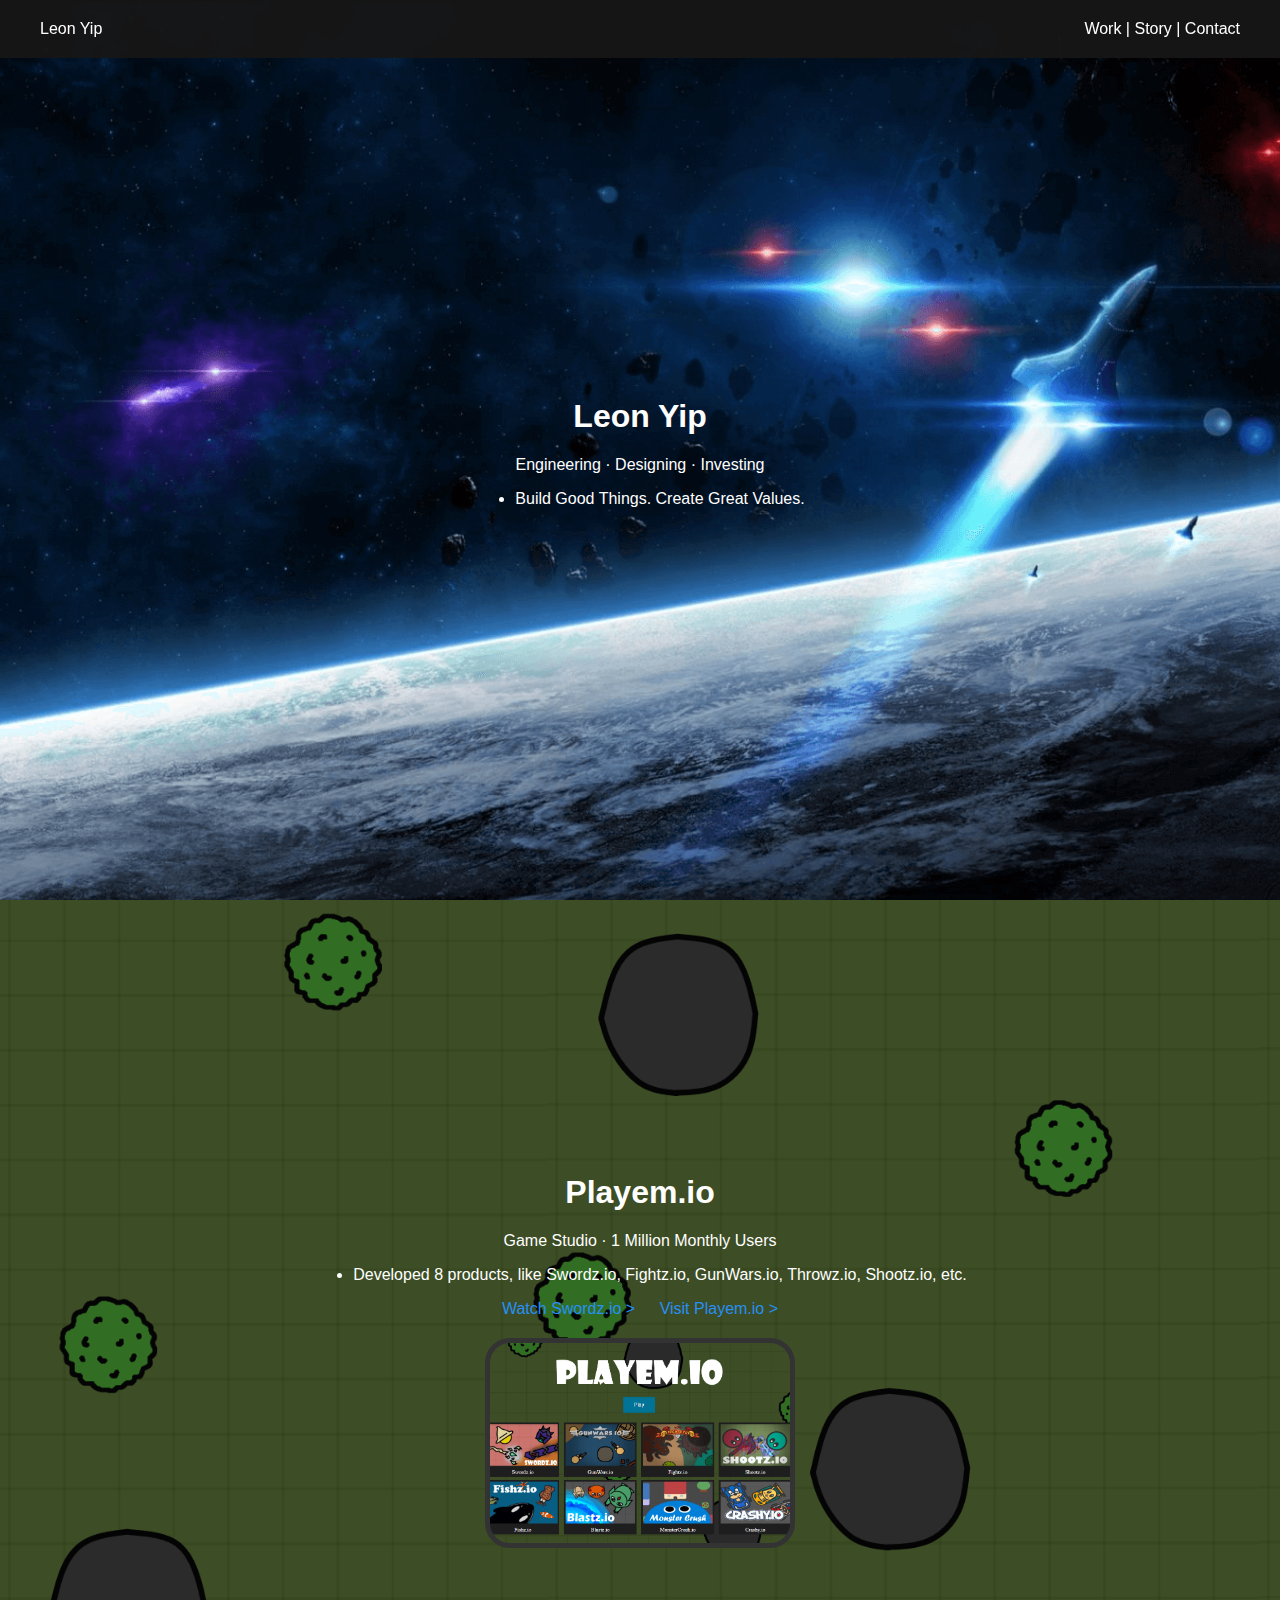
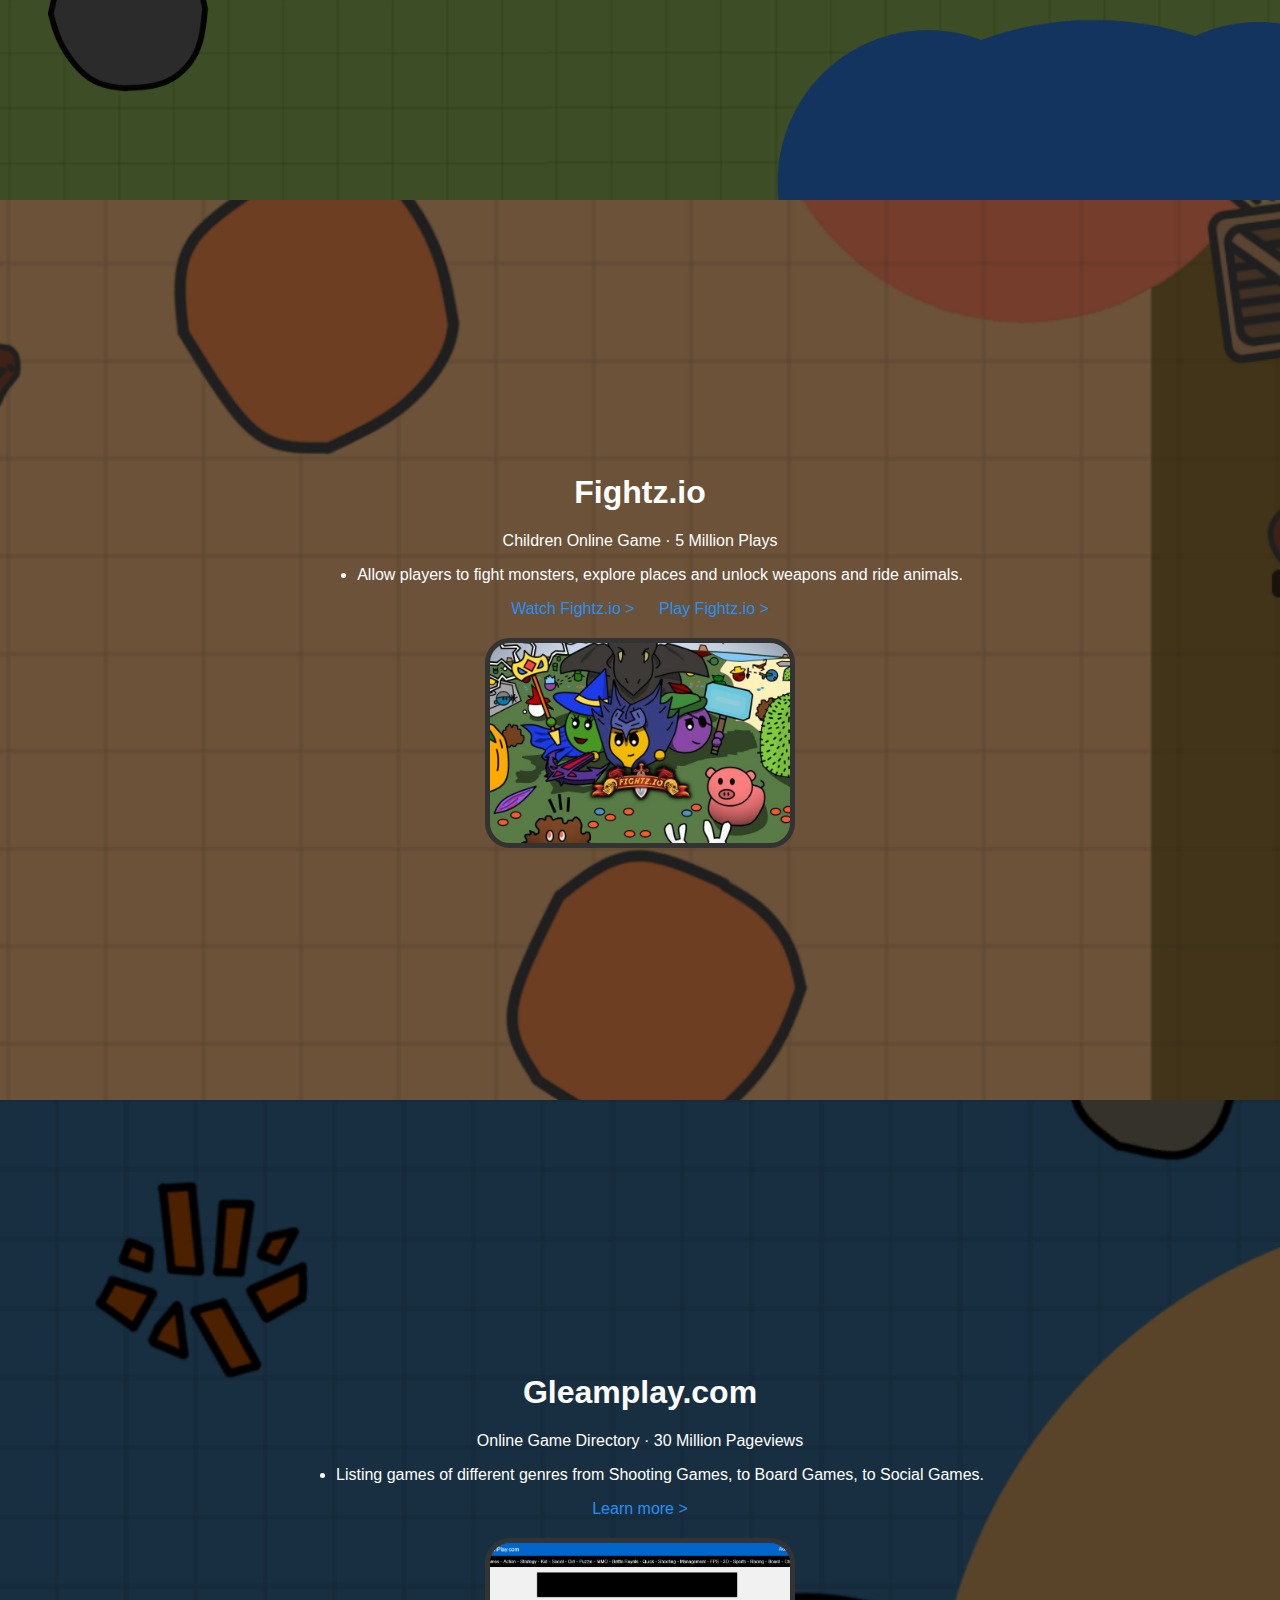
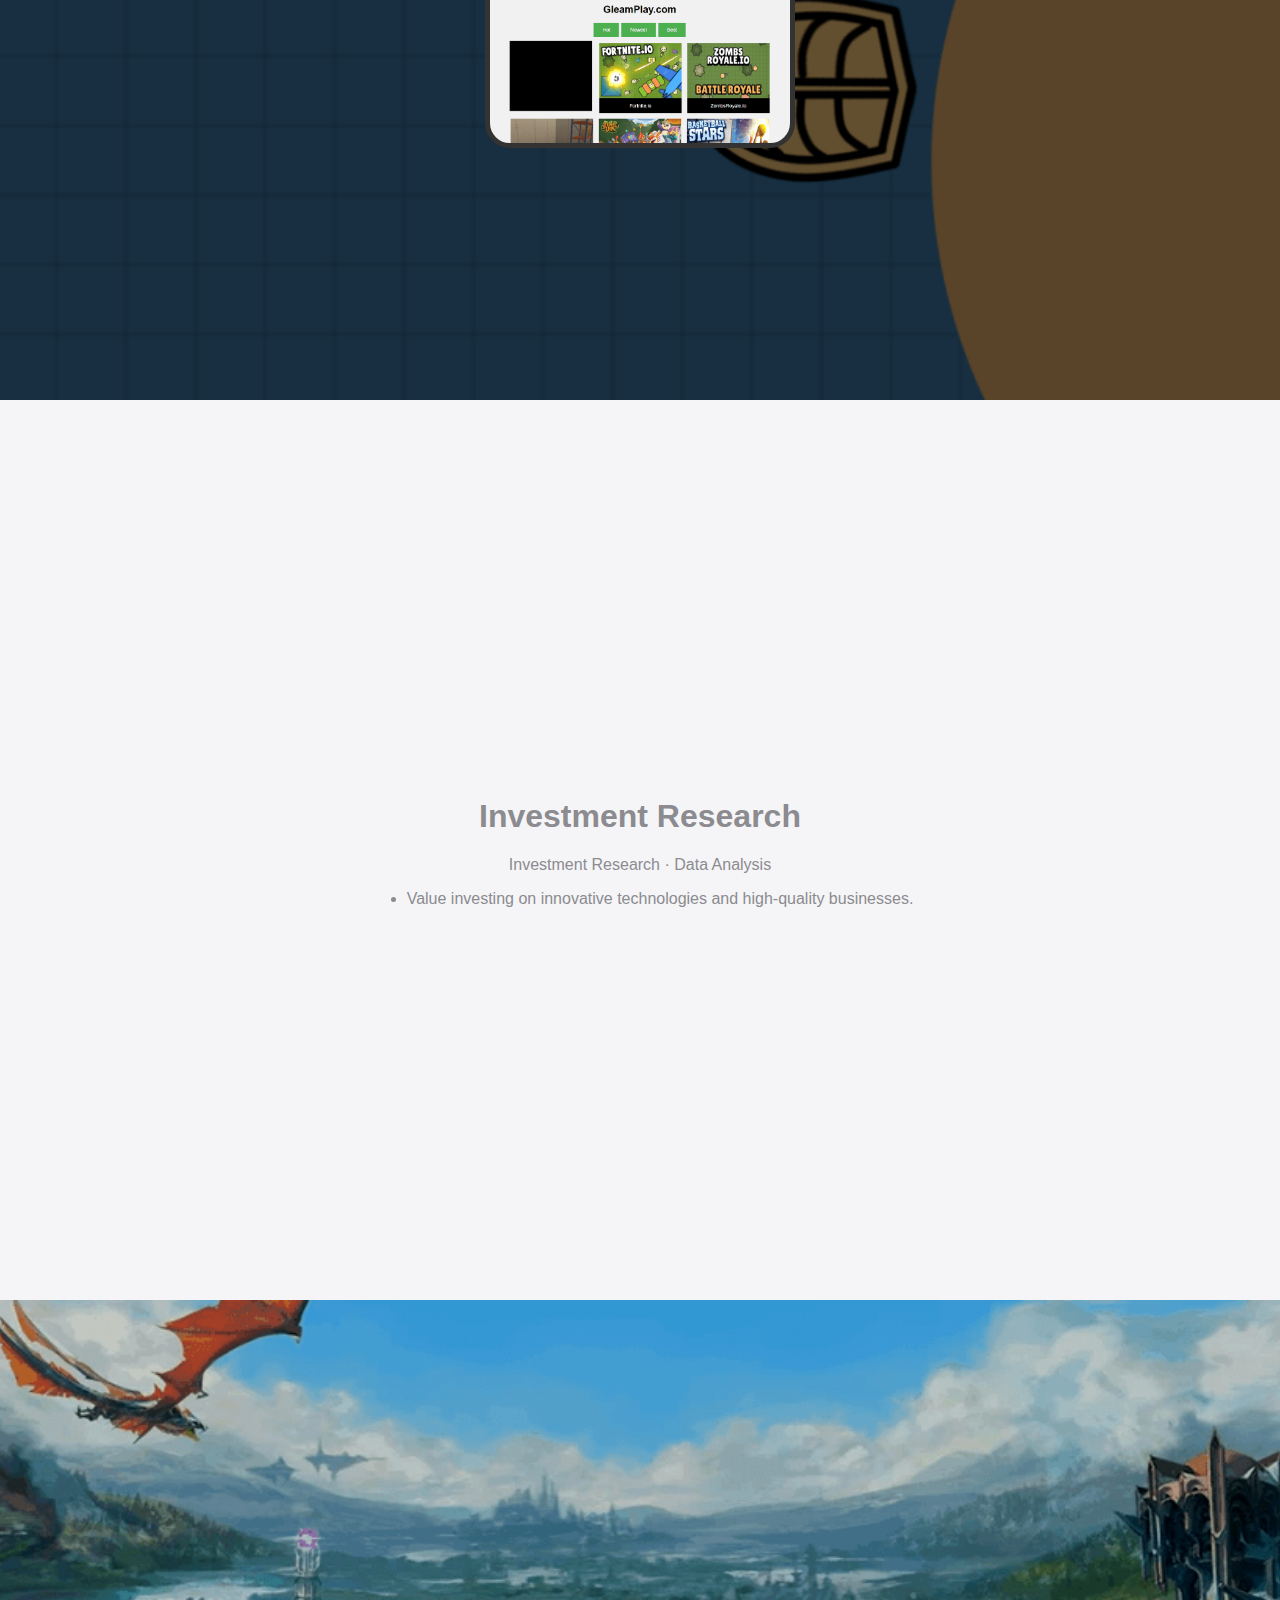
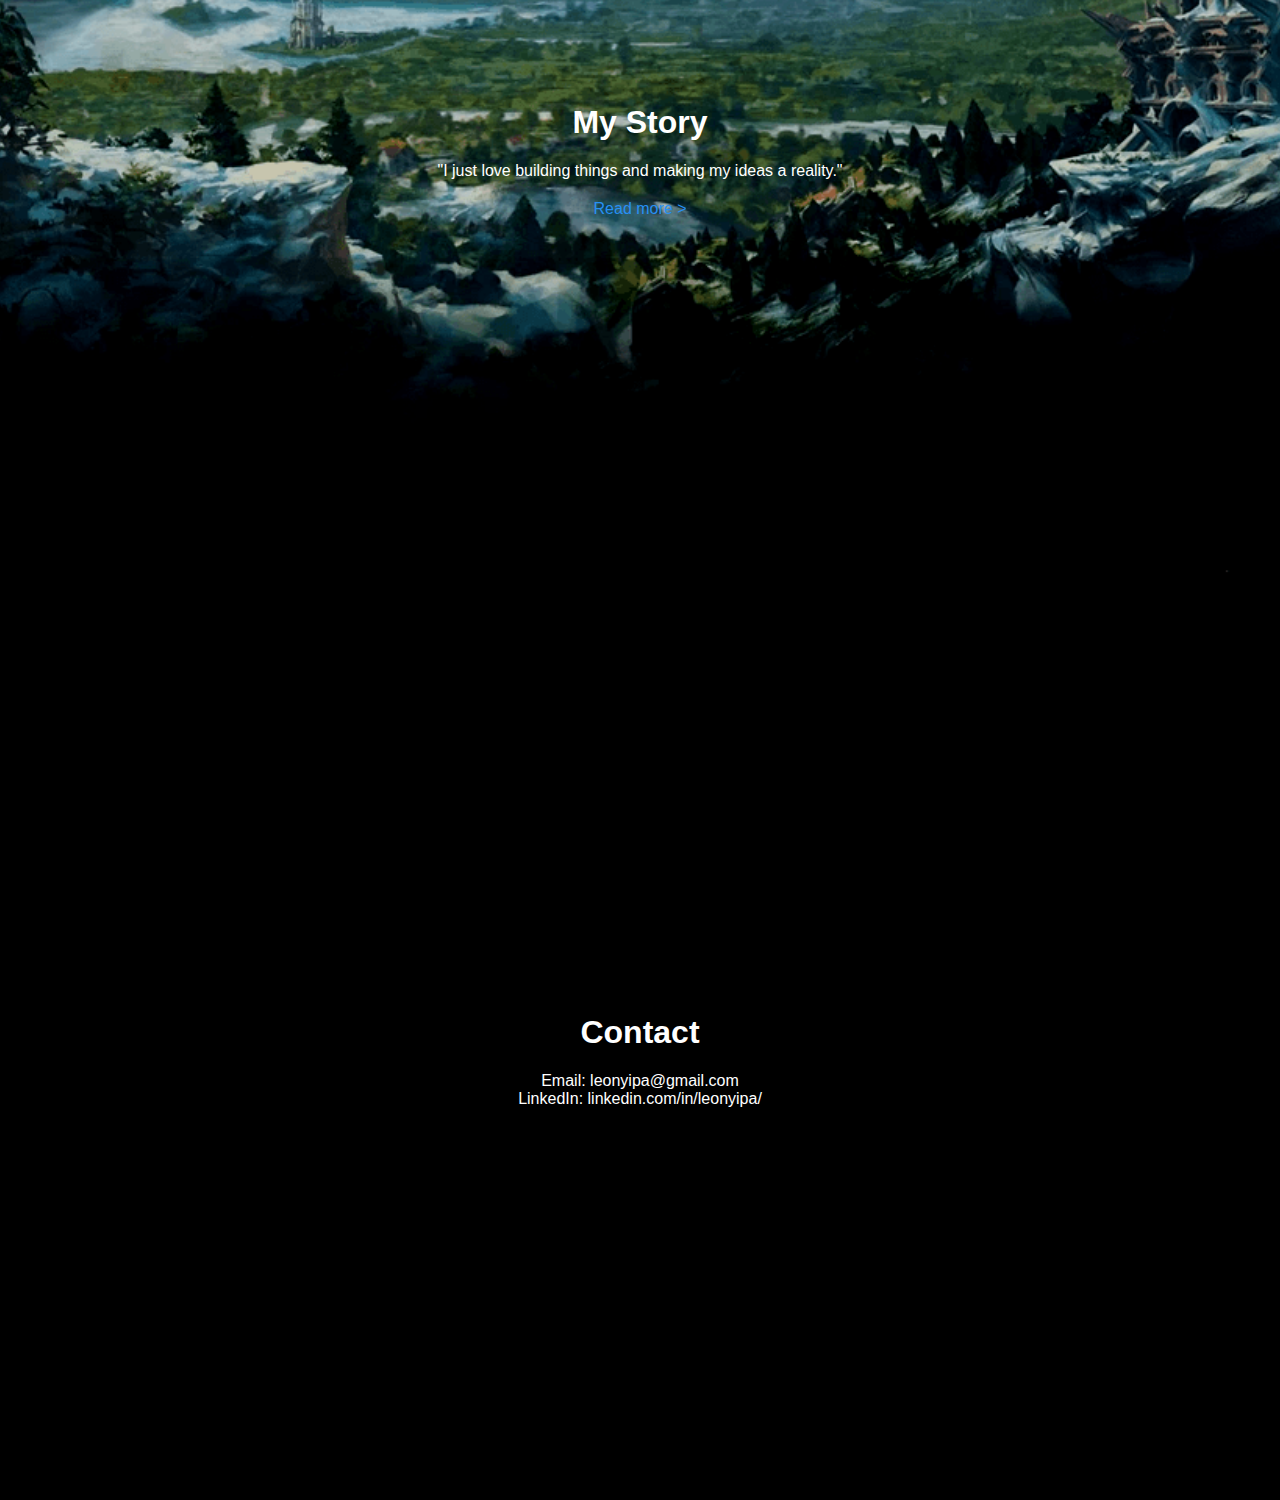
==== index.html @ 784328c6 "Initial commit" ====
<!DOCTYPE html>
<html lang="en">
<head>
	<meta charset="utf-8">
    <meta name="viewport" content="width=device-width, initial-scale=1, shrink-to-fit=no">
    <meta name="description" content="The official website for Leon Yip.">
    <meta name="author" content="Leon Yip">

    <title>Leon Yip</title>
	<meta property="og:title" content="Leon Yip"/>
	<meta name="description" content="Welcome to Leon Yip's personal website.">
	<meta property="og:description" content="Welcome to Leon Yip's personal website."/>
	<meta property="og:url" content="https://leonyipa.com"/>
	<link rel="canonical" href="https://leonyipa.com"/>
	<meta property="og:image" content="//leonyipa.com/img/preview.png?v=1.1"/>
	<link rel='shortcut icon' type="image/png" href="/img/favicon.png"/>
	<link rel="stylesheet" href="/style.css?v=1.19">
</head>
<body>
<div class="header">
	<div style="display:inline-block; cursor: pointer" onclick="window.open('#welcome','_self')" style="cursor: pointer">
		Leon Yip
	</div>
	<div style="float: right; display:inline-block">
		<span onclick="window.open('#work','_self')" style="cursor: pointer">Work</span> |
		<span onclick="window.open('#story','_self')" style="cursor: pointer">Story</span> |
		<span onclick="window.open('#contact','_self')" style="cursor: pointer">Contact</span>
	</div>
</div>
<div class="container">
	<div id="welcome" class="fullImage" style="background-image: url('/img/leonBG.png?v=1.1');">
			<h1>Leon Yip</h1>
			<span>Engineering · Designing · Investing</span>
			<ul>
				<li>Build Good Things. Create Great Values.</li>
			</ul>
	</div>
	<div id="work"  class="fullImage" style="background-image: url('/img/playemioBG.png');">
			<h1>Playem.io</h1>
			<span>Game Studio · 1 Million Monthly Users</span>
			<ul>
				<li>Developed 8 products, like Swordz.io, Fightz.io, GunWars.io, Throwz.io, Shootz.io, etc.</li>
			</ul>
			<div>
			<span onclick="window.open('https://www.youtube.com/watch?v=IlqjRgvrco8')" style="color:#2790F4; cursor: pointer">Watch Swordz.io ></span>
			<span onclick="window.open('https://playem.io')" style="color:#2790F4; cursor: pointer; margin-left:20px">Visit Playem.io ></span>
			</div>
			<div class="smallImage" style="background-image: url('/img/playemioThumb.png');"></div>
	</div>
	
	<div class="fullImage" style="background-image: url('/img/fightzioBG.png');">
			<h1>Fightz.io</h1>
			<span>Children Online Game · 5 Million Plays</span>
			<ul>
				<li>Allow players to fight monsters, explore places and unlock weapons and ride animals.</li>
			</ul>
			<div>
				<span onclick="window.open('https://www.youtube.com/watch?v=SEsU7iIN9r8')" style="color:#2790F4; cursor: pointer;">Watch Fightz.io ></span>
				<span onclick="window.open('https://fightz.io')" style="color:#2790F4; cursor: pointer; margin-left:20px">Play Fightz.io ></span>
			</div>
			<div class="smallImage" style="background-image: url('/img/fightzioThumb2.png');"></div>

	</div>
	
	<div class="fullImage" style="background-image: url('/img/gleamplayBG.png');">
			<h1>Gleamplay.com</h1>
			<span>Online Game Directory · 30 Million Pageviews</span>
			<ul>
				<li>Listing games of different genres from Shooting Games, to Board Games, to Social Games.</li>
			</ul>
			<span onclick="window.open('https://gleamplay.com')" style="color:#2790F4; cursor: pointer">Learn more ></span>
			<div class="smallImage" style="background-image: url('/img/gleamplayThumb.png');"></div>
	</div>
	
	<div class="fullImage" style="background-color:#F5F5F7; color:#8B8B90">
			<h1>Investment Research</h1>
			<span>Investment Research · Data Analysis</span>
			<ul>
				<li>Value investing on innovative technologies and high-quality businesses.</li>
			</ul>
			<!--<span onclick="window.open('/reports/','_self')" style="color:#2790F4; cursor: pointer">Learn more ></span>-->
	</div>
	
	<div id="story" class="fullImage" style="background-image: url('/img/storyBG.png?v1.12');">
		<h1>My Story</h1>
		<span>"I just love building things and making my ideas a reality."</span>
		<div style="margin-top: 20px;">
			<span onclick="window.open('/story/','_self')" style="color:#2790F4; cursor: pointer">Read more ></span><br />
		</div>
	</div>
	
	<div id="contact"  class="fullImage">
		<h1>Contact</h1>
		<span>Email: leonyipa@gmail.com</span>
		<span>LinkedIn: linkedin.com/in/leonyipa/</span>
	</div>
</div>
</body>
</html>
---- style.css ----
body,html {
	height: 100%;
	margin: 0;
	color: #fff;
	font-family: 'Muli', -apple-system, BlinkMacSystemFont, 'Segoe UI', Roboto, 'Helvetica Neue', Arial, sans-serif, 'Apple Color Emoji', 'Segoe UI Emoji', 'Segoe UI Symbol', 'Noto Color Emoji';
	background-color: #000;
}

.header {
	top: 0;
	left: 0;
	right: 0;
	background: rgba(22, 22, 22, .95);
	padding: 20px 40px;
	position: fixed;
}

.container {
	height: 100%;
}

.fullImage {
	height: 100%; 

	background-position: center;
	background-repeat: no-repeat;
	background-size: cover;
	
	display:flex;
	justify-content:center;
	align-items:center;
	flex-direction: column;
}

.smallImage {
	margin-top: 20px;
	
	border-radius: 25px;
	border: 5px solid #333;
	width: 300px;
	height: 200px;
	display: inline-block;
	
	background-position: center;
	background-repeat: no-repeat;
	background-size: cover;
}

.containerArticle {
	margin-top: 58px;
	padding-bottom: 50px;
	
	display:flex;
	justify-content:center;
	align-items:center;
	flex-direction: column;
	
	color:#8B8B90;
	background-color:#F5F5F7; 
}

.containerArticleDiv {
	margin: 0 20%;
}

@media only screen and (max-width: 600px) {
	.containerArticleDiv {
		margin: 0 10%;
	}
}
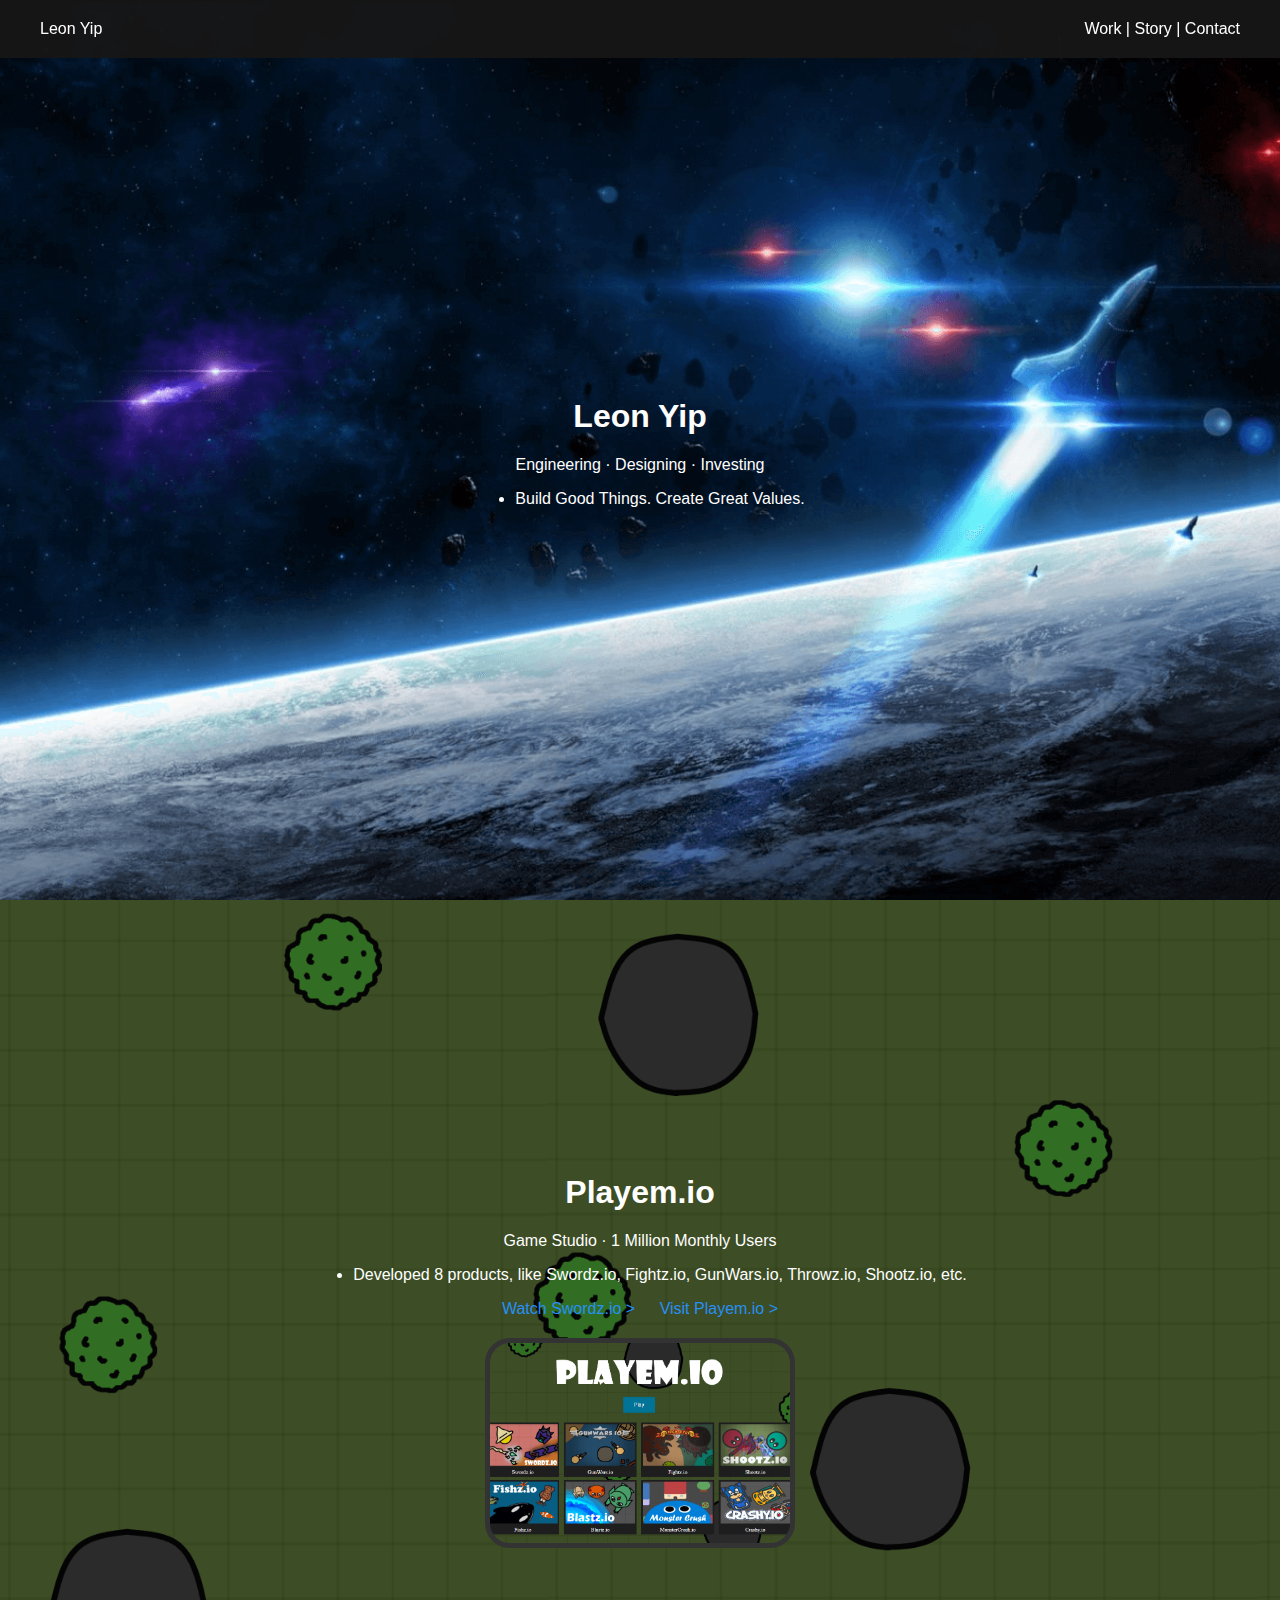
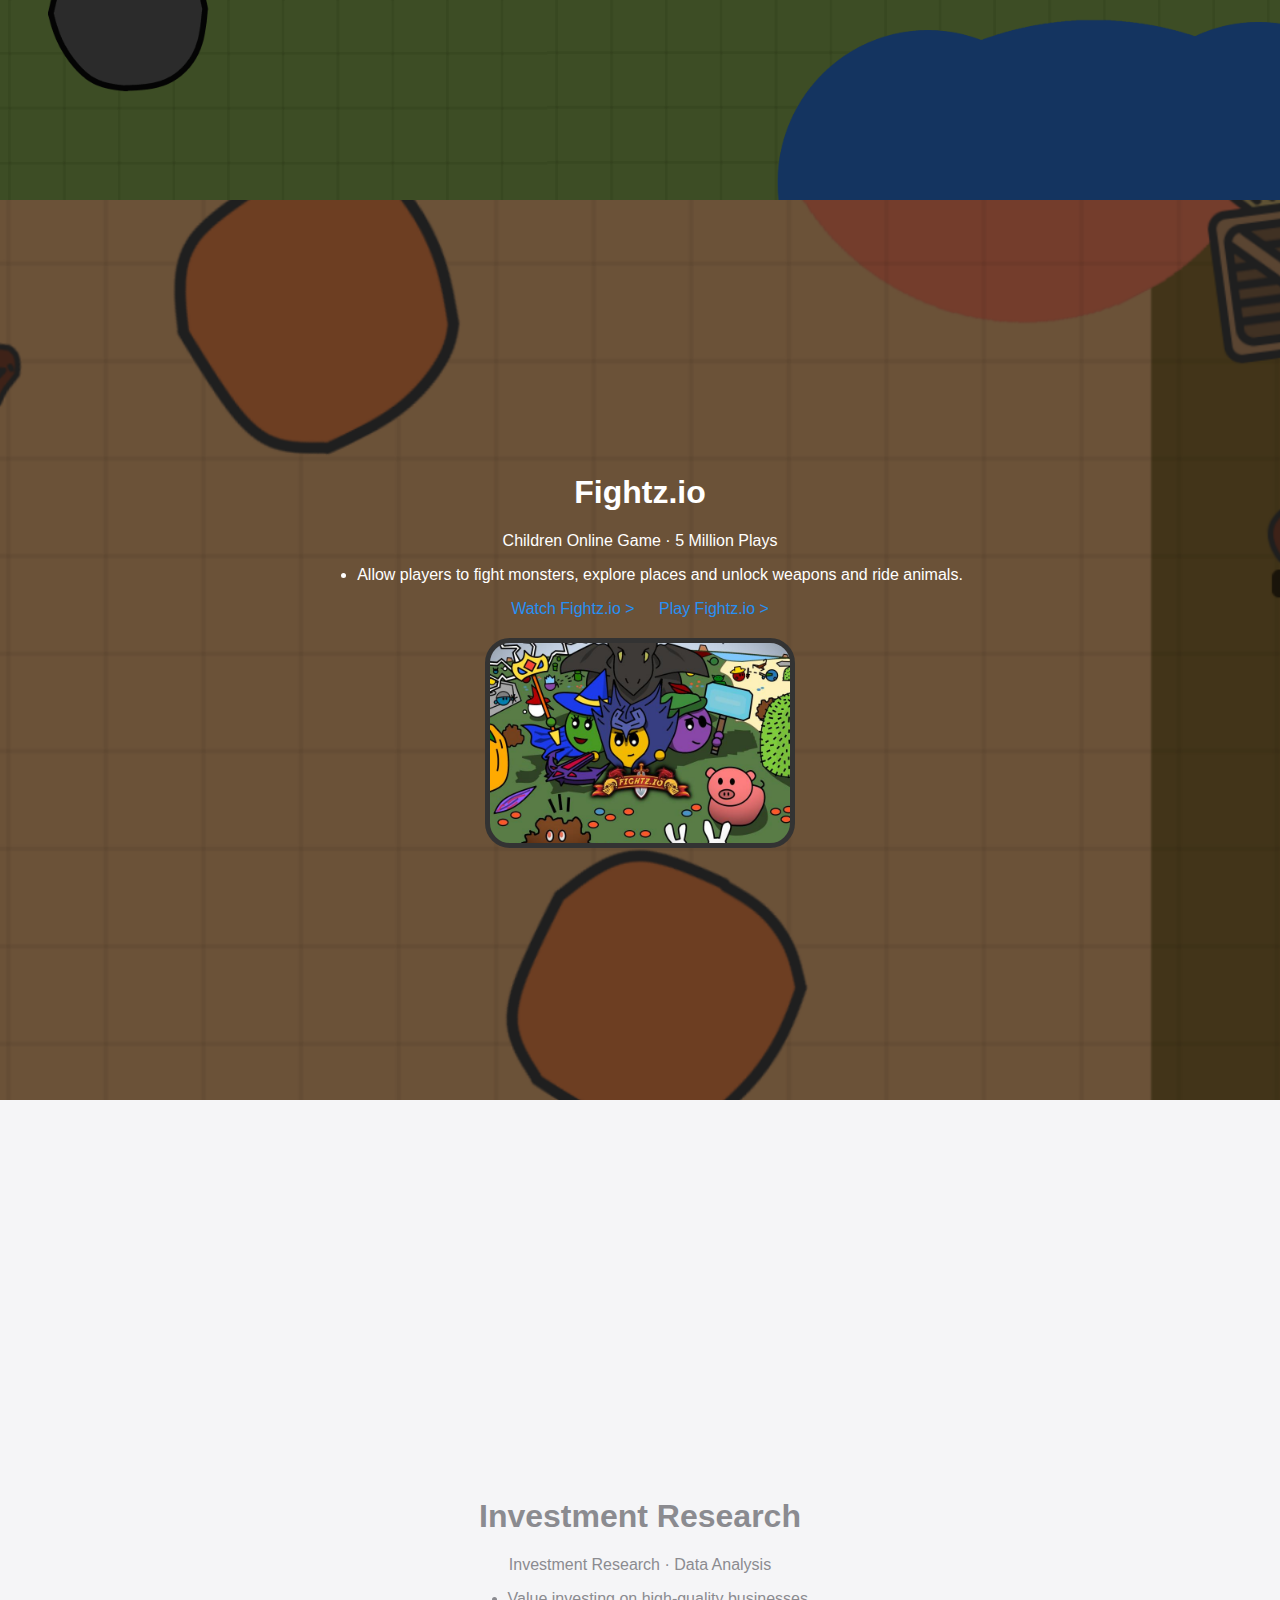
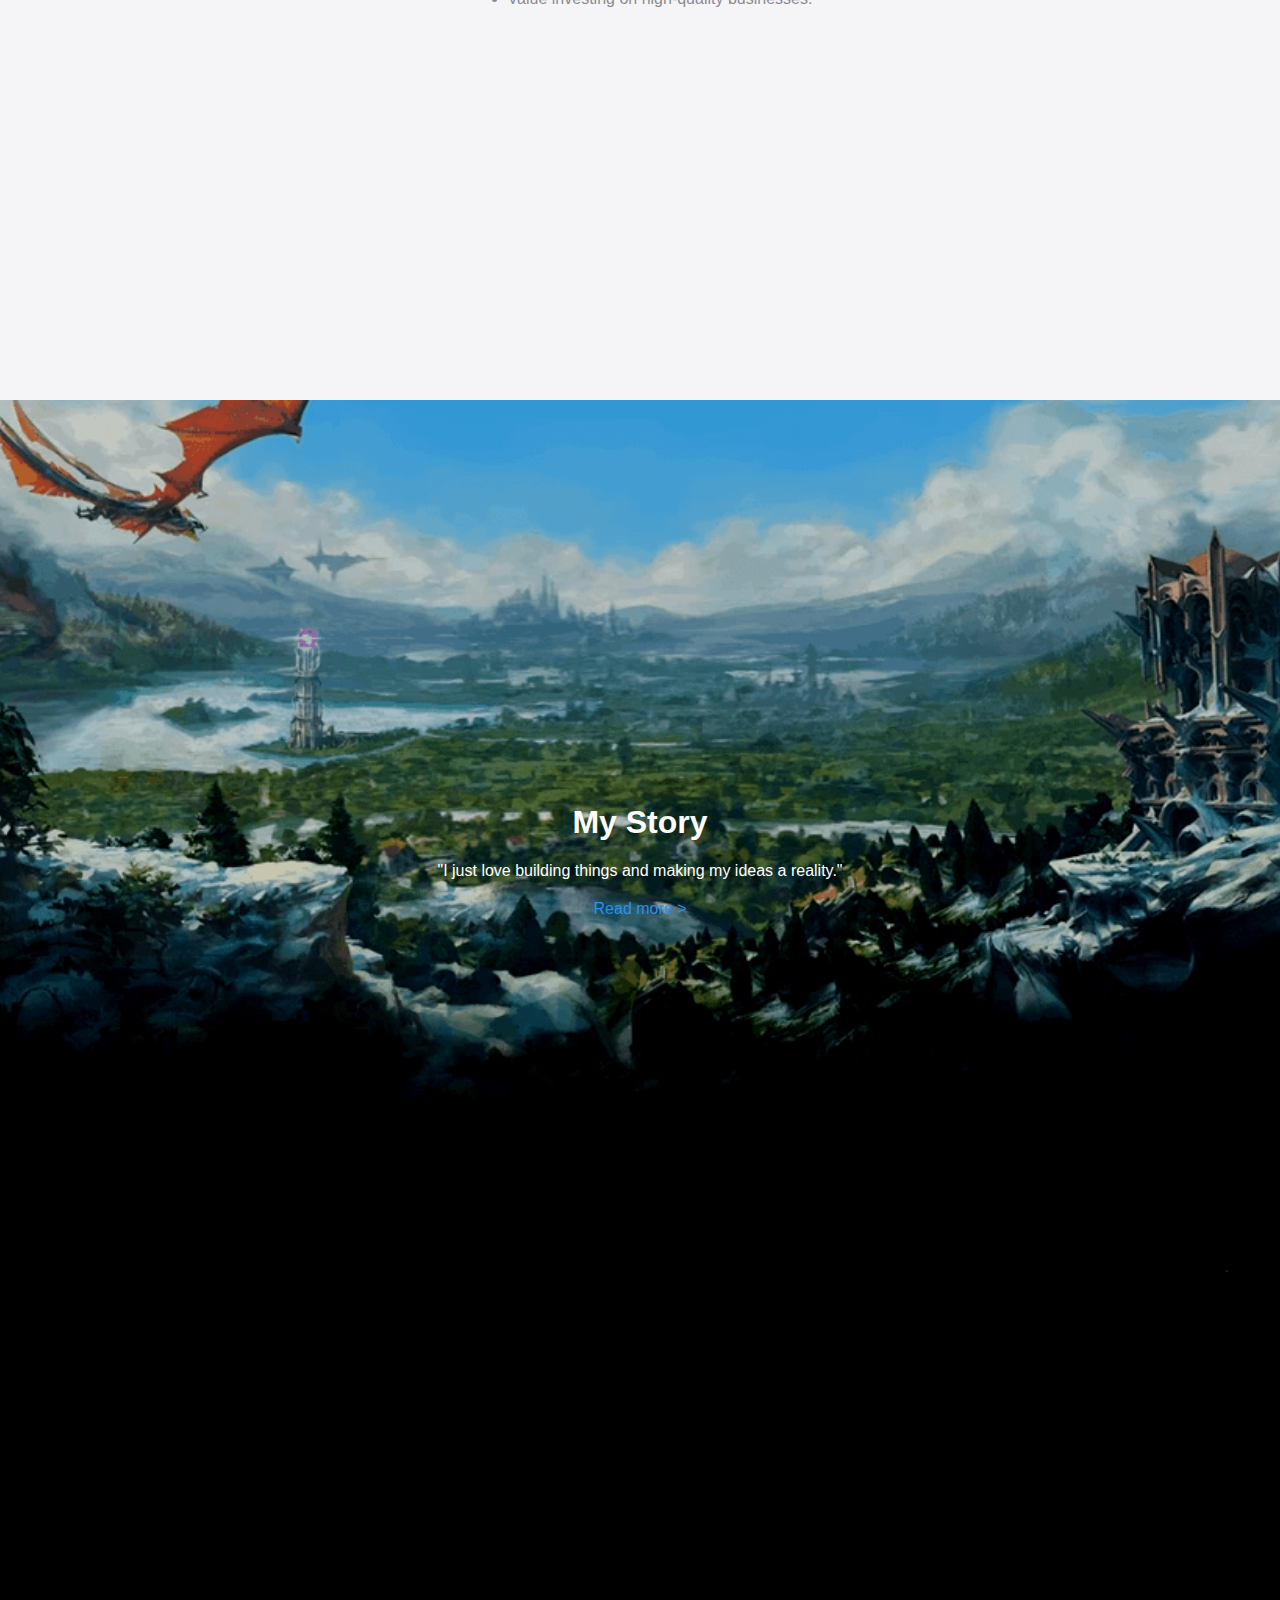
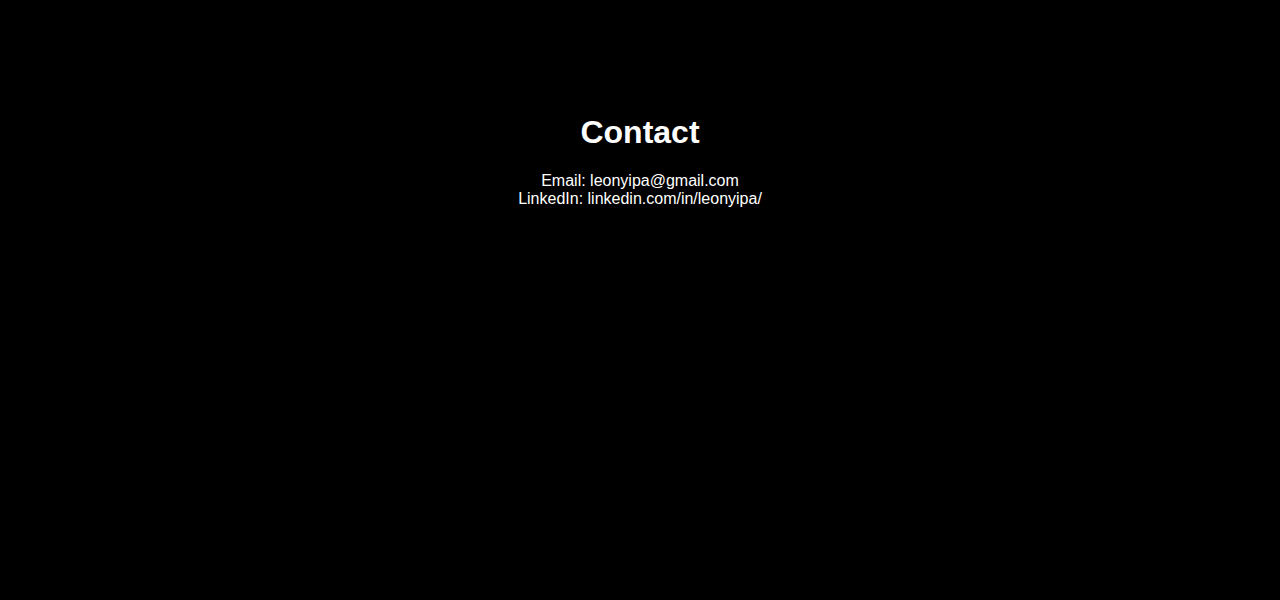
==== commit bc0c4759: "Add files via upload" ====
--- a/index.html
+++ b/index.html
@@ -1,99 +1,88 @@
-<!DOCTYPE html>
-<html lang="en">
-<head>
-	<meta charset="utf-8">
-    <meta name="viewport" content="width=device-width, initial-scale=1, shrink-to-fit=no">
-    <meta name="description" content="The official website for Leon Yip.">
-    <meta name="author" content="Leon Yip">
-
-    <title>Leon Yip</title>
-	<meta property="og:title" content="Leon Yip"/>
-	<meta name="description" content="Welcome to Leon Yip's personal website.">
-	<meta property="og:description" content="Welcome to Leon Yip's personal website."/>
-	<meta property="og:url" content="https://leonyipa.com"/>
-	<link rel="canonical" href="https://leonyipa.com"/>
-	<meta property="og:image" content="//leonyipa.com/img/preview.png?v=1.1"/>
-	<link rel='shortcut icon' type="image/png" href="/img/favicon.png"/>
-	<link rel="stylesheet" href="/style.css?v=1.19">
-</head>
-<body>
-<div class="header">
-	<div style="display:inline-block; cursor: pointer" onclick="window.open('#welcome','_self')" style="cursor: pointer">
-		Leon Yip
-	</div>
-	<div style="float: right; display:inline-block">
-		<span onclick="window.open('#work','_self')" style="cursor: pointer">Work</span> |
-		<span onclick="window.open('#story','_self')" style="cursor: pointer">Story</span> |
-		<span onclick="window.open('#contact','_self')" style="cursor: pointer">Contact</span>
-	</div>
-</div>
-<div class="container">
-	<div id="welcome" class="fullImage" style="background-image: url('/img/leonBG.png?v=1.1');">
-			<h1>Leon Yip</h1>
-			<span>Engineering · Designing · Investing</span>
-			<ul>
-				<li>Build Good Things. Create Great Values.</li>
-			</ul>
-	</div>
-	<div id="work"  class="fullImage" style="background-image: url('/img/playemioBG.png');">
-			<h1>Playem.io</h1>
-			<span>Game Studio · 1 Million Monthly Users</span>
-			<ul>
-				<li>Developed 8 products, like Swordz.io, Fightz.io, GunWars.io, Throwz.io, Shootz.io, etc.</li>
-			</ul>
-			<div>
-			<span onclick="window.open('https://www.youtube.com/watch?v=IlqjRgvrco8')" style="color:#2790F4; cursor: pointer">Watch Swordz.io ></span>
-			<span onclick="window.open('https://playem.io')" style="color:#2790F4; cursor: pointer; margin-left:20px">Visit Playem.io ></span>
-			</div>
-			<div class="smallImage" style="background-image: url('/img/playemioThumb.png');"></div>
-	</div>
-	
-	<div class="fullImage" style="background-image: url('/img/fightzioBG.png');">
-			<h1>Fightz.io</h1>
-			<span>Children Online Game · 5 Million Plays</span>
-			<ul>
-				<li>Allow players to fight monsters, explore places and unlock weapons and ride animals.</li>
-			</ul>
-			<div>
-				<span onclick="window.open('https://www.youtube.com/watch?v=SEsU7iIN9r8')" style="color:#2790F4; cursor: pointer;">Watch Fightz.io ></span>
-				<span onclick="window.open('https://fightz.io')" style="color:#2790F4; cursor: pointer; margin-left:20px">Play Fightz.io ></span>
-			</div>
-			<div class="smallImage" style="background-image: url('/img/fightzioThumb2.png');"></div>
-
-	</div>
-	
-	<div class="fullImage" style="background-image: url('/img/gleamplayBG.png');">
-			<h1>Gleamplay.com</h1>
-			<span>Online Game Directory · 30 Million Pageviews</span>
-			<ul>
-				<li>Listing games of different genres from Shooting Games, to Board Games, to Social Games.</li>
-			</ul>
-			<span onclick="window.open('https://gleamplay.com')" style="color:#2790F4; cursor: pointer">Learn more ></span>
-			<div class="smallImage" style="background-image: url('/img/gleamplayThumb.png');"></div>
-	</div>
-	
-	<div class="fullImage" style="background-color:#F5F5F7; color:#8B8B90">
-			<h1>Investment Research</h1>
-			<span>Investment Research · Data Analysis</span>
-			<ul>
-				<li>Value investing on innovative technologies and high-quality businesses.</li>
-			</ul>
-			<!--<span onclick="window.open('/reports/','_self')" style="color:#2790F4; cursor: pointer">Learn more ></span>-->
-	</div>
-	
-	<div id="story" class="fullImage" style="background-image: url('/img/storyBG.png?v1.12');">
-		<h1>My Story</h1>
-		<span>"I just love building things and making my ideas a reality."</span>
-		<div style="margin-top: 20px;">
-			<span onclick="window.open('/story/','_self')" style="color:#2790F4; cursor: pointer">Read more ></span><br />
-		</div>
-	</div>
-	
-	<div id="contact"  class="fullImage">
-		<h1>Contact</h1>
-		<span>Email: leonyipa@gmail.com</span>
-		<span>LinkedIn: linkedin.com/in/leonyipa/</span>
-	</div>
-</div>
-</body>
+<!DOCTYPE html>
+<html lang="en">
+<head>
+	<meta charset="utf-8">
+    <meta name="viewport" content="width=device-width, initial-scale=1, shrink-to-fit=no">
+    <meta name="description" content="The official website for Leon Yip.">
+    <meta name="author" content="Leon Yip">
+
+    <title>Leon Yip</title>
+	<meta property="og:title" content="Leon Yip"/>
+	<meta name="description" content="Welcome to Leon Yip's personal website.">
+	<meta property="og:description" content="Welcome to Leon Yip's personal website."/>
+	<meta property="og:url" content="https://leonyipa.com"/>
+	<link rel="canonical" href="https://leonyipa.com"/>
+	<meta property="og:image" content="//leonyipa.com/img/preview.png?v=1.1"/>
+	<link rel='shortcut icon' type="image/png" href="/img/favicon.png"/>
+	<link rel="stylesheet" href="/style.css?v=1.19">
+</head>
+<body>
+<div class="header">
+	<div style="display:inline-block; cursor: pointer" onclick="window.open('#welcome','_self')" style="cursor: pointer">
+		Leon Yip
+	</div>
+	<div style="float: right; display:inline-block">
+		<span onclick="window.open('#work','_self')" style="cursor: pointer">Work</span> |
+		<span onclick="window.open('#story','_self')" style="cursor: pointer">Story</span> |
+		<span onclick="window.open('#contact','_self')" style="cursor: pointer">Contact</span>
+	</div>
+</div>
+<div class="container">
+	<div id="welcome" class="fullImage" style="background-image: url('/img/leonBG.png?v=1.1');">
+			<h1>Leon Yip</h1>
+			<span>Engineering · Designing · Investing</span>
+			<ul>
+				<li>Build Good Things. Create Great Values.</li>
+			</ul>
+	</div>
+	<div id="work"  class="fullImage" style="background-image: url('/img/playemioBG.png');">
+			<h1>Playem.io</h1>
+			<span>Game Studio · 1 Million Monthly Users</span>
+			<ul>
+				<li>Developed 8 products, like Swordz.io, Fightz.io, GunWars.io, Throwz.io, Shootz.io, etc.</li>
+			</ul>
+			<div>
+			<span onclick="window.open('https://www.youtube.com/watch?v=IlqjRgvrco8')" style="color:#2790F4; cursor: pointer">Watch Swordz.io ></span>
+			<span onclick="window.open('https://playem.io')" style="color:#2790F4; cursor: pointer; margin-left:20px">Visit Playem.io ></span>
+			</div>
+			<div class="smallImage" style="background-image: url('/img/playemioThumb.png');"></div>
+	</div>
+	
+	<div class="fullImage" style="background-image: url('/img/fightzioBG.png');">
+			<h1>Fightz.io</h1>
+			<span>Children Online Game · 5 Million Plays</span>
+			<ul>
+				<li>Allow players to fight monsters, explore places and unlock weapons and ride animals.</li>
+			</ul>
+			<div>
+				<span onclick="window.open('https://www.youtube.com/watch?v=SEsU7iIN9r8')" style="color:#2790F4; cursor: pointer;">Watch Fightz.io ></span>
+				<span onclick="window.open('https://fightz.io')" style="color:#2790F4; cursor: pointer; margin-left:20px">Play Fightz.io ></span>
+			</div>
+			<div class="smallImage" style="background-image: url('/img/fightzioThumb2.png');"></div>
+
+	</div>
+	
+	<div class="fullImage" style="background-color:#F5F5F7; color:#8B8B90">
+			<h1>Investment Research</h1>
+			<span>Investment Research · Data Analysis</span>
+			<ul>
+				<li>Value investing on high-quality businesses.</li>
+			</ul>
+	</div>
+	
+	<div id="story" class="fullImage" style="background-image: url('/img/storyBG.png?v1.12');">
+		<h1>My Story</h1>
+		<span>"I just love building things and making my ideas a reality."</span>
+		<div style="margin-top: 20px;">
+			<span onclick="window.open('/story/','_self')" style="color:#2790F4; cursor: pointer">Read more ></span><br />
+		</div>
+	</div>
+	
+	<div id="contact"  class="fullImage">
+		<h1>Contact</h1>
+		<span>Email: leonyipa@gmail.com</span>
+		<span>LinkedIn: linkedin.com/in/leonyipa/</span>
+	</div>
+</div>
+</body>
 </html>--- a/style.css
+++ b/style.css
@@ -5,6 +5,8 @@
 	font-family: 'Muli', -apple-system, BlinkMacSystemFont, 'Segoe UI', Roboto, 'Helvetica Neue', Arial, sans-serif, 'Apple Color Emoji', 'Segoe UI Emoji', 'Segoe UI Symbol', 'Noto Color Emoji';
 	background-color: #000;
 }
+
+
 
 .header {
 	top: 0;
@@ -67,4 +69,4 @@
 	.containerArticleDiv {
 		margin: 0 10%;
 	}
-}+}
